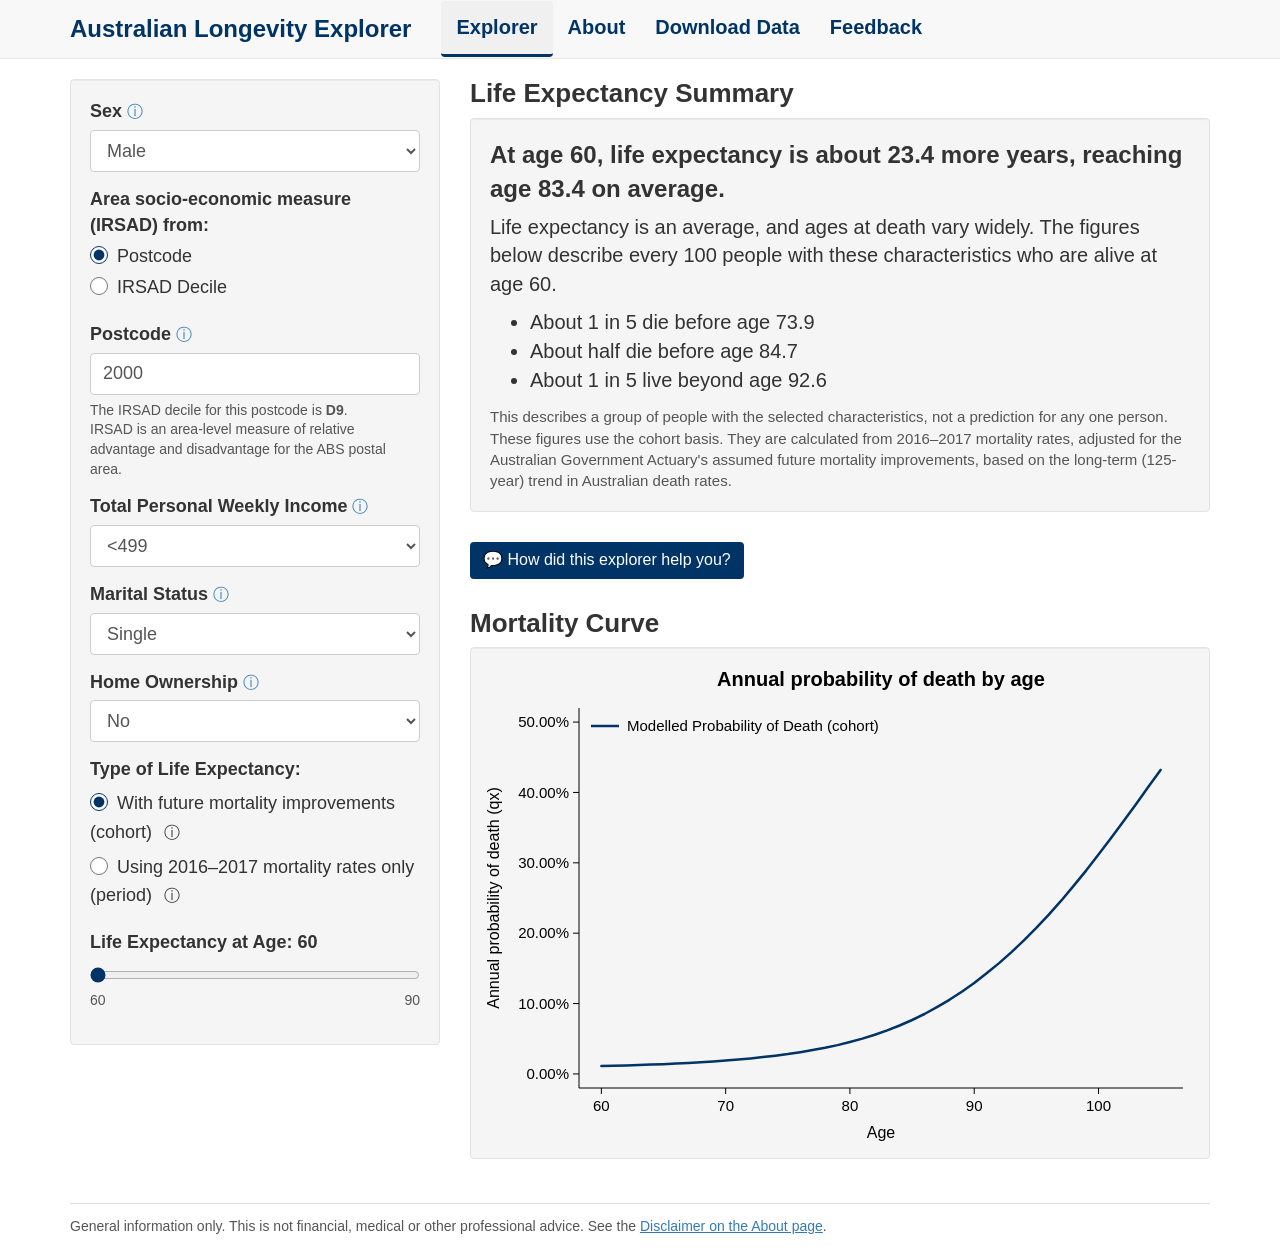
==== web/index.html @ e3af467d "Add static JavaScript version as a preview at /beta/, with tests against the R app" ====
<!doctype html>
<html lang="en-AU">
<head>
  <meta charset="utf-8">
  <meta name="viewport" content="width=device-width, initial-scale=1">
  <title>Australian Longevity Explorer</title>
  <meta name="description" content="Explore life expectancy at ages 60 to 90 for Australians with different socio-economic characteristics.">
  <!-- Google Analytics -->
  <script async src="https://www.googletagmanager.com/gtag/js?id=G-BZZL2WJJV6"></script>
  <script>
    window.dataLayer = window.dataLayer || [];
    function gtag(){dataLayer.push(arguments);}
    gtag('js', new Date());
    gtag('config', 'G-BZZL2WJJV6');
  </script>
  <link rel="stylesheet" href="style.css">
</head>
<body>
<header class="navbar">
  <div class="navbar-inner">
    <div class="brand">Australian Longevity Explorer</div>
    <nav class="tabs" aria-label="Sections">
      <a href="#explorer" data-tab="explorer">Explorer</a>
      <a href="#about" data-tab="about">About</a>
      <a href="#download" data-tab="download">Download Data</a>
      <a href="#feedback" data-tab="feedback">Feedback</a>
    </nav>
  </div>
</header>

<main class="container">
  <noscript><p class="well">This explorer needs JavaScript. Please turn it on in your browser settings.</p></noscript>

  <!-- Explorer -->
  <section id="tab-explorer" class="tab" hidden>
    <div class="layout">
      <form class="well sidebar" onsubmit="return false" autocomplete="off">
        <div class="field">
          <label for="gender">Sex
            <a class="info" href="https://www.abs.gov.au/ausstats/abs@.nsf/Lookup/by%20Subject/2008.0~2016~Main%20Features~Sex~141" target="_blank" rel="noopener" title="ABS definition of sex">&#9432;</a></label>
          <select id="gender"><option>Male</option><option>Female</option></select>
        </div>

        <fieldset class="field">
          <legend>Area socio-economic measure (IRSAD) from:</legend>
          <label class="radio inline"><input type="radio" name="geo_mode" value="postcode" checked> Postcode</label>
          <label class="radio inline"><input type="radio" name="geo_mode" value="irsad"> IRSAD Decile</label>
        </fieldset>

        <div id="postcodeBox" class="field">
          <label for="postcode">Postcode
            <a class="info" href="https://www.abs.gov.au/AUSSTATS/abs@.nsf/DetailsPage/2033.0.55.0012016?OpenDocument" target="_blank" rel="noopener" title="ABS SEIFA 2016 Table 1 maps Postal Area code to IRSAD decile.">&#9432;</a></label>
          <input type="text" id="postcode" value="2000" inputmode="numeric" maxlength="12">
          <div id="postcodeNote" class="note" aria-live="polite"></div>
        </div>

        <div id="decileBox" class="field" hidden>
          <label for="irsad">IRSAD Decile
            <a class="info" href="https://www.abs.gov.au/ausstats/abs@.nsf/Lookup/by%20Subject/2033.0.55.001~2016~Main%20Features~IRSAD~20" target="_blank" rel="noopener" title="ABS explanation of IRSAD (SEIFA 2016)">&#9432;</a></label>
          <select id="irsad"></select>
          <p class="note">IRSAD deciles are from SEIFA 2016, based on the 2016 Census.</p>
        </div>

        <div class="field">
          <label for="income">Total Personal Weekly Income
            <a class="info" href="https://www.abs.gov.au/census/guide-census-data/census-dictionary/2021/variables-topic/income-and-work/total-personal-income-weekly-incp" target="_blank" rel="noopener" title="ABS definition of total personal weekly income">&#9432;</a></label>
          <select id="income">
            <option value="<499">&lt;499</option><option>500-999</option><option>1000+</option><option>missing</option>
          </select>
        </div>

        <div class="field">
          <label for="marital">Marital Status
            <a class="info" href="https://www.abs.gov.au/census/guide-census-data/census-dictionary/2021/variables-topic/household-and-families/registered-marital-status-mstp" target="_blank" rel="noopener" title="ABS definition of registered marital status. Codes 1 to 4 and @ are classified as Single. Code 5 is classified as Married.">&#9432;</a></label>
          <select id="marital"><option>Single</option><option>Married</option></select>
        </div>

        <div class="field">
          <label for="home">Home Ownership
            <a class="info" href="https://www.abs.gov.au/census/guide-census-data/census-dictionary/2021/variables-topic/housing/tenure-and-landlord-type-tenlld" target="_blank" rel="noopener" title="ABS Tenure definition. Select 'Yes' if coded as 1 or 2.">&#9432;</a></label>
          <select id="home"><option>No</option><option>Yes</option><option>missing</option></select>
        </div>

        <fieldset class="field">
          <legend>Type of Life Expectancy:</legend>
          <div class="radio">
            <label><input type="radio" name="le_type" value="cohort" checked> With future mortality improvements (cohort)</label>
            <button type="button" class="infobtn" aria-expanded="false" aria-controls="cohort_info" aria-label="About the cohort basis">&#9432;</button>
            <div id="cohort_info" class="infotext" hidden>Life expectancy calculated from 2016&ndash;2017 mortality rates, adjusted for the Australian Government Actuary's assumed future mortality improvements, based on the long-term (125-year) trend in Australian death rates.</div>
          </div>
          <div class="radio">
            <label><input type="radio" name="le_type" value="period"> Using 2016&ndash;2017 mortality rates only (period)</label>
            <button type="button" class="infobtn" aria-expanded="false" aria-controls="period_info" aria-label="About the period basis">&#9432;</button>
            <div id="period_info" class="infotext" hidden>Life expectancy calculated from mortality rates observed during 2016&ndash;2017, assuming these rates remain unchanged in future.</div>
          </div>
        </fieldset>

        <div class="field">
          <label for="startAge">Life Expectancy at Age: <strong id="ageValue">60</strong></label>
          <input type="range" id="startAge" min="60" max="90" step="1" value="60">
          <div class="range-ends"><span>60</span><span>90</span></div>
        </div>
      </form>

      <div class="results">
        <h4>Life Expectancy Summary</h4>
        <div class="well" id="summary" aria-live="polite">Loading&hellip;</div>

        <button type="button" class="btn btn-navy" id="impactBtn">
          <span aria-hidden="true">&#128172;</span> How did this explorer help you?
        </button>

        <h4>Mortality Curve</h4>
        <div class="well chartwell">
          <div id="chart"></div>
          <div id="legend" class="legend" hidden></div>
          <div id="tip" class="tip" hidden></div>
        </div>
      </div>
    </div>
  </section>

  <!-- About -->
  <section id="tab-about" class="tab narrow" hidden>
    <h3>About This Tool</h3>
    <p>This app helps Australians understand projected life expectancy based on socio-economic and demographic factors.</p>
    <p>It uses data from the Person Level Integrated Data Asset (PLIDA), accessed via the Australian Bureau of Statistics' DataLab. The life expectancies are computed based on the 2016-2017 census population with improvement factors of ALT2015-17 (125 year).</p>

    <h4>Related Publications</h4>
    <ul>
      <li>Fei Huang, Francis Hui and Andr&eacute;s Villegas (2025). <a href="https://ssrn.com/abstract=5253598" target="_blank" rel="noopener">Towards Fairer Retirement Outcomes: Socio-Economic Mortality Differentials in Australia</a>. SSRN Working Paper.</li>
      <li>Fei Huang, Francis Hui and Andr&eacute;s Villegas (2025). <a href="https://doi.org/10.7910/DVN/C0HRDE" target="_blank" rel="noopener">Australian Socio-economic Retiree Mortality 2016-17</a>. Harvard Dataverse. https://doi.org/10.7910/DVN/C0HRDE.</li>
      <li>Pramo Samarasinghe, Fei Huang, Francis Hui and Andr&eacute;s Villegas (2026). <a href="https://content.actuaries.asn.au/resources/resource-ce6yyqn64sx3-786882053-16716" target="_blank" rel="noopener">Towards Fairer Retirement Outcomes: Health-Related Mortality Modelling</a>. Actuaries Institute.</li>
    </ul>

    <h4>Authors</h4>
    <p>Fei Huang, Francis Hui, Pramo Samarasinghe, and Andr&eacute;s Villegas</p>
    <p>Fei and Andr&eacute;s are Associate Professors at the School of Risk and Actuarial Studies, UNSW Sydney. Francis is an Associate Professor at the Research School of Finance, Actuarial Studies, and Statistics, Australian National University. Pramo was an Honours student at the Australian National University and is now a research assistant at UNSW Sydney.</p>

    <h4>Acknowledgement</h4>
    <p>We thank the Australian Government Actuary Guy Thorburn and his team for their invaluable support in this project.</p>

    <h4>Disclaimer</h4>
    <p>This tool provides general statistical information about life expectancy for groups of people with the characteristics you select. It is not a prediction for any individual and does not take account of personal circumstances such as health or lifestyle. It is not financial, retirement, insurance, medical or legal advice and should not be the only basis for any decision. Estimates are based on 2016&ndash;2017 data and modelling assumptions, and carry statistical uncertainty. Before making decisions that depend on this information, consider speaking to a suitably qualified professional.</p>

    <h4>Project Lead Contact</h4>
    <p>Fei Huang (<a href="mailto:feihuang@unsw.edu.au">feihuang@unsw.edu.au</a> | <a href="https://www.feihuang.org" target="_blank" rel="noopener">www.feihuang.org</a>)</p>
  </section>

  <!-- Download -->
  <section id="tab-download" class="tab narrow" hidden>
    <h3>Download Data</h3>
    <p>You can download the modelled period-based probability of death (qx) for ages 60&ndash;100, covering all socioeconomic profiles below from the Harvard Dataverse, in the Australian Socio-economic Mortality Dataverse.</p>
    <p><a class="btn btn-blue" href="https://doi.org/10.7910/DVN/C0HRDE" target="_blank" rel="noopener"><span aria-hidden="true">&#11015;</span> Download Dataset</a></p>
  </section>

  <!-- Feedback -->
  <section id="tab-feedback" class="tab narrow" hidden>
    <h3>How Did This Help You?</h3>
    <p>We&rsquo;re interested in understanding how this tool supports real-world decisions, insights, or research. Whether you're a retiree, policymaker, educator, student, advisor, or researcher, your experience helps us improve this tool and demonstrate its impact.</p>
    <p>If this tool helped you explore a scenario, inform a conversation, support a policy submission, or improve your understanding of retirement outcomes, we&rsquo;d love to hear your story.</p>
    <p><strong>You can share as much or as little detail as you like.</strong> The form is optional and anonymous unless you choose to include your name or email. With your consent, we may include anonymised stories in research reporting or impact assessments.</p>
    <p><a class="btn btn-navy btn-lg" href="https://forms.cloud.microsoft/Pages/ResponsePage.aspx?id=pM_2PxXn20i44Qhnufn7o2eKlYdc2aVLl1e_QJNzupJUNzZNQVVKNjNPRVZGVlc3NEQ4M1IyWVhMWS4u" target="_blank" rel="noopener"><span aria-hidden="true">&#128172;</span> Open the feedback form</a></p>
    <p class="small">The form opens in a new tab. You can also contact us directly at <a href="mailto:feihuang@unsw.edu.au">feihuang@unsw.edu.au</a>.</p>
  </section>
</main>

<footer class="sitefooter">
  General information only. This is not financial, medical or other professional advice. See the <a href="#about">Disclaimer on the About page</a>.
</footer>

<script src="core.js"></script>
<script src="app.js"></script>
</body>
</html>
---- web/style.css ----
:root { --navy: #003366; --grey: #555; --border: #e3e3e3; }
* { box-sizing: border-box; }
html { -webkit-text-size-adjust: 100%; }
body { margin: 0; font-family: "Helvetica Neue", Helvetica, Arial, sans-serif; font-size: 20px; line-height: 1.43; color: #333; background: #fff; }
[hidden] { display: none !important; }
a { color: #337ab7; }

/* navigation */
.navbar { background: #f8f8f8; border-bottom: 1px solid #e7e7e7; }
.navbar-inner { max-width: 1170px; margin: 0 auto; padding: 0 15px; display: flex; flex-wrap: wrap; align-items: center; }
.brand { font-weight: bold; font-size: 24px; color: var(--navy); padding: 12px 30px 12px 0; }
.tabs { display: flex; flex-wrap: wrap; }
.tabs a { font-size: 20px; font-weight: bold; color: var(--navy); text-decoration: none; padding: 12px 15px; border-radius: 4px; border-bottom: 3px solid transparent; }
.tabs a:hover { background: #e6f2ff; }
.tabs a.active { background: #f0f0f0; border-bottom-color: var(--navy); }
.tabs a:focus-visible, .btn:focus-visible, .infobtn:focus-visible, .info:focus-visible { outline: 3px solid #7fb2e5; outline-offset: 2px; }

.container { max-width: 1170px; margin: 0 auto; padding: 20px 15px 0; }
h3, h4 { font-size: 26px; font-weight: bold; margin: 20px 0 10px; line-height: 1.1; }
h3:first-child, h4:first-child { margin-top: 0; }
p { margin: 0 0 10px; }
ul { padding-left: 40px; margin: 0 0 10px; }
.narrow { max-width: 900px; margin: 0 auto; }
.small { font-size: 16px; }

.well { background: #f5f5f5; border: 1px solid var(--border); border-radius: 4px; padding: 19px; box-shadow: inset 0 1px 1px rgba(0,0,0,.05); margin-bottom: 20px; }

/* explorer layout */
.layout { display: grid; grid-template-columns: 1fr; gap: 0 30px; align-items: start; }
@media (min-width: 900px) { .layout { grid-template-columns: minmax(300px, 1fr) 2fr; } }
.sidebar { margin-bottom: 20px; }
.field { margin: 0 0 15px; border: 0; padding: 0; min-width: 0; }
label, legend { display: inline-block; font-size: 18px; font-weight: bold; margin-bottom: 5px; max-width: 100%; }
legend { padding: 0; }
.field > label { display: block; }
select, input[type="text"] { width: 100%; height: 42px; padding: 6px 12px; font-size: 18px; font-family: inherit; color: #555; background: #fff; border: 1px solid #ccc; border-radius: 4px; }
select:focus, input[type="text"]:focus { outline: 3px solid #7fb2e5; border-color: #66afe9; }
.radio { font-weight: normal; margin: 0 0 6px; }
.radio label { display: inline; font-weight: normal; font-size: 18px; margin: 0; cursor: pointer; }
.radio.inline { margin-right: 18px; }
input[type="radio"] { margin: 0 4px 0 0; width: 18px; height: 18px; vertical-align: -2px; accent-color: var(--navy); }
.info, .infobtn { text-decoration: none; font-size: 16px; font-weight: normal; }
.infobtn { background: none; border: 0; padding: 0 2px; margin-left: 4px; cursor: pointer; color: inherit; font-family: inherit; }
.infotext { font-size: 14px; color: var(--grey); margin: 4px 0 4px 20px; line-height: 1.4; }
.note { font-size: 14px; color: var(--grey); margin: 6px 0 0; line-height: 1.4; }
.note .bad { color: #9a3412; }

/* slider */
input[type="range"] { width: 100%; accent-color: var(--navy); margin: 6px 0 0; }
.range-ends { display: flex; justify-content: space-between; font-size: 14px; color: var(--grey); }

/* summary */
#summary p { margin: 0 0 10px; }
#summary .headline { font-size: 24px; font-weight: bold; margin-bottom: 6px; }
#summary ul { margin: 0 0 10px; }
#summary .caveat { font-size: 16px; color: var(--grey); }
#summary .closing { font-size: 15px; color: var(--grey); margin: 12px 0 0; }
#summary .empty { color: var(--grey); margin: 0; }

/* buttons */
.btn { display: inline-block; font-family: inherit; font-size: 16px; line-height: 1.43; padding: 6px 12px; border: 1px solid transparent; border-radius: 4px; cursor: pointer; text-decoration: none; }
.btn-lg { font-size: 18px; padding: 10px 16px; border-radius: 6px; }
.btn-navy { color: #fff; background: var(--navy); }
.btn-navy:hover { background: #00264d; color: #fff; }
.btn-blue { color: #fff; background: #337ab7; border-color: #2e6da4; font-size: 18px; padding: 10px 16px; border-radius: 6px; }
.btn-blue:hover { background: #286090; color: #fff; }
#impactBtn { margin: 10px 0 10px; }

/* chart */
.chartwell { position: relative; padding: 12px; }
#chart svg { display: block; width: 100%; height: auto; touch-action: pan-y; }
.legend { display: flex; flex-wrap: wrap; gap: 4px 18px; font-size: 14px; padding: 6px 4px 0; }
.legend span::before { content: ""; display: inline-block; width: 26px; height: 0; border-top: 3px solid var(--c); vertical-align: middle; margin-right: 6px; }
.tip { position: absolute; pointer-events: none; background: rgba(255,255,255,.96); border: 1px solid #bbb; border-radius: 4px; padding: 6px 9px; font-size: 14px; line-height: 1.35; white-space: nowrap; box-shadow: 0 1px 4px rgba(0,0,0,.2); z-index: 2; }
.tip b { display: block; }
.tip i { display: inline-block; width: 12px; border-top: 3px solid var(--c); vertical-align: middle; margin-right: 6px; }

.sitefooter { font-size: 14px; color: var(--grey); border-top: 1px solid #ddd; max-width: 1140px; margin: 24px auto 0; padding: 12px 0 20px; }
@media (max-width: 899px) {
  body { font-size: 18px; }
  .brand { font-size: 22px; padding-right: 10px; }
  .sitefooter { margin-left: 15px; margin-right: 15px; }
}
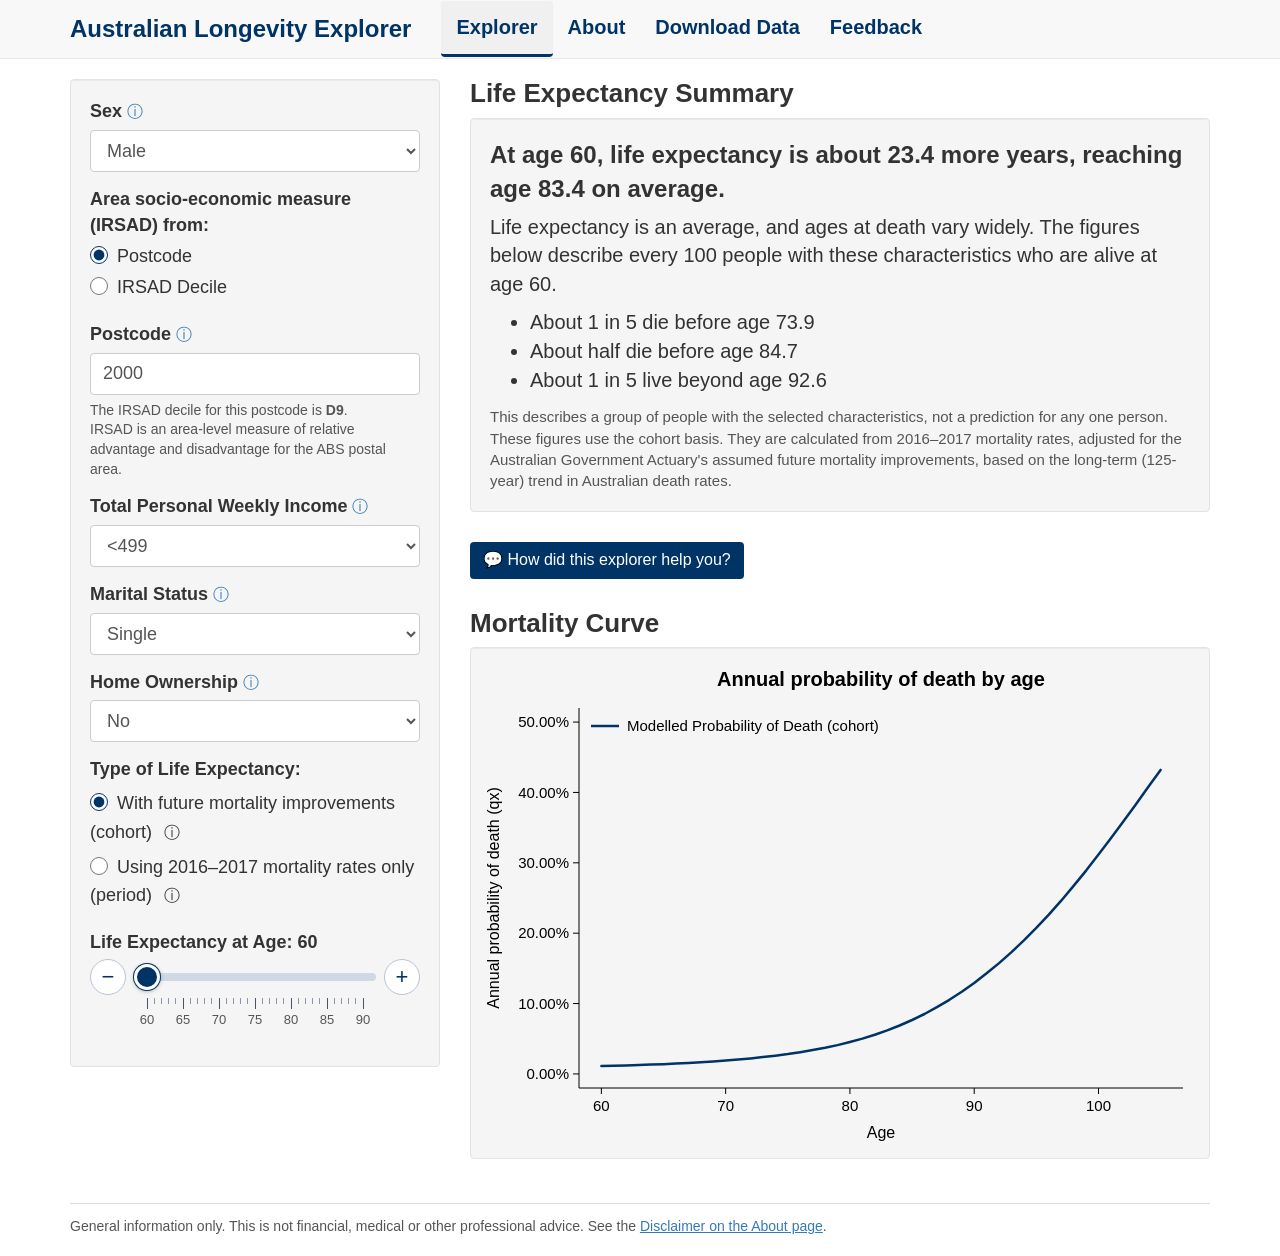
==== commit f5ab611c: "Preview: age slider with yearly ticks, five-year labels and step buttons" ====
--- a/web/index.html
+++ b/web/index.html
@@ -97,8 +97,14 @@
 
         <div class="field">
           <label for="startAge">Life Expectancy at Age: <strong id="ageValue">60</strong></label>
-          <input type="range" id="startAge" min="60" max="90" step="1" value="60">
-          <div class="range-ends"><span>60</span><span>90</span></div>
+          <div class="slider">
+            <button type="button" class="step" id="ageDown" aria-label="One year younger">&minus;</button>
+            <div class="sliderbox">
+              <input type="range" id="startAge" min="60" max="90" step="1" value="60">
+              <div class="ticks" id="ageTicks" aria-hidden="true"></div>
+            </div>
+            <button type="button" class="step" id="ageUp" aria-label="One year older">+</button>
+          </div>
         </div>
       </form>
 
--- a/web/style.css
+++ b/web/style.css
@@ -46,8 +46,24 @@
 .note .bad { color: #9a3412; }
 
 /* slider */
-input[type="range"] { width: 100%; accent-color: var(--navy); margin: 6px 0 0; }
-.range-ends { display: flex; justify-content: space-between; font-size: 14px; color: var(--grey); }
+.slider { display: flex; align-items: flex-start; gap: 8px; margin-top: 4px; }
+.sliderbox { flex: 1; min-width: 0; --pct: 0%; }
+.step { flex: none; width: 36px; height: 36px; margin-top: -2px; border: 1px solid #b8c4d2; border-radius: 50%; background: #fff; color: var(--navy); font-size: 22px; line-height: 1; font-family: inherit; cursor: pointer; padding: 0; }
+.step:hover { background: #e6f2ff; }
+.step:focus-visible { outline: 3px solid #7fb2e5; outline-offset: 2px; }
+input[type="range"] { -webkit-appearance: none; appearance: none; width: 100%; height: 32px; margin: 0; background: transparent; cursor: pointer; }
+input[type="range"]::-webkit-slider-runnable-track { height: 8px; border-radius: 4px; background: linear-gradient(to right, var(--navy) var(--pct), #cfd8e3 var(--pct)); }
+input[type="range"]::-moz-range-track { height: 8px; border-radius: 4px; background: #cfd8e3; }
+input[type="range"]::-moz-range-progress { height: 8px; border-radius: 4px; background: var(--navy); }
+input[type="range"]::-webkit-slider-thumb { -webkit-appearance: none; width: 26px; height: 26px; margin-top: -9px; border-radius: 50%; background: var(--navy); border: 3px solid #fff; box-shadow: 0 0 0 1px var(--navy), 0 1px 4px rgba(0,0,0,.35); }
+input[type="range"]::-moz-range-thumb { width: 20px; height: 20px; border-radius: 50%; background: var(--navy); border: 3px solid #fff; box-shadow: 0 0 0 1px var(--navy), 0 1px 4px rgba(0,0,0,.35); }
+input[type="range"]:focus-visible { outline: none; }
+input[type="range"]:focus-visible::-webkit-slider-thumb { box-shadow: 0 0 0 1px var(--navy), 0 0 0 5px #7fb2e5; }
+input[type="range"]:focus-visible::-moz-range-thumb { box-shadow: 0 0 0 1px var(--navy), 0 0 0 5px #7fb2e5; }
+.ticks { position: relative; height: 34px; margin-top: -2px; }
+.ticks i { position: absolute; top: 0; width: 1px; height: 6px; margin-left: -0.5px; background: #8a97a6; }
+.ticks i.major { height: 11px; background: #44546a; }
+.ticks b { position: absolute; top: 13px; transform: translateX(-50%); font-size: 13px; font-weight: normal; color: var(--grey); }
 
 /* summary */
 #summary p { margin: 0 0 10px; }
